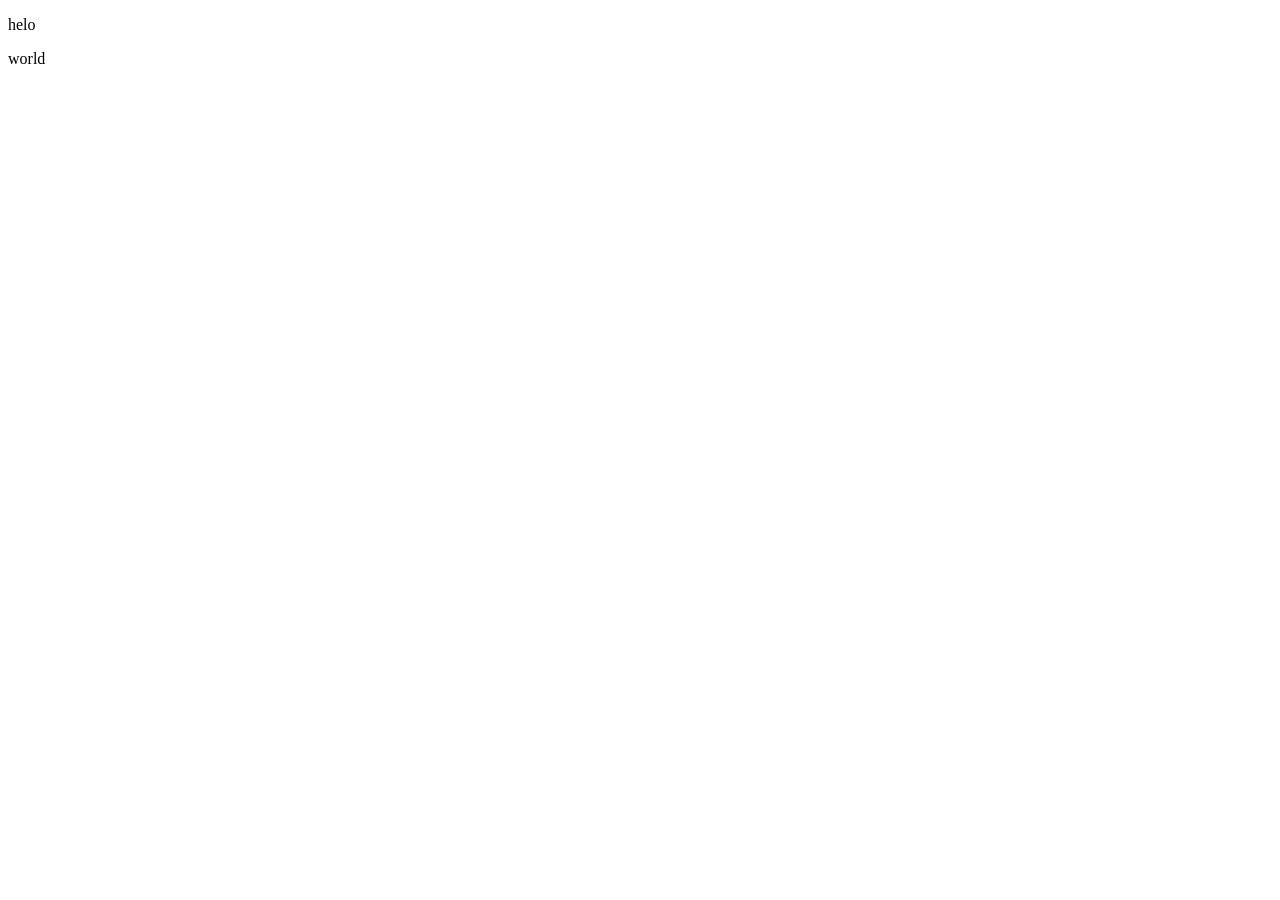
==== tapsiriq.html @ 61b3da27 "first commit" ====
<!DOCTYPE html>
<html lang="en">
    <head>
        <title>Css 1</title>
        <link rel="stylesheet" href="./style.css">
    </head>
    <body>
        <!-- <h1>salam dunya</h1>
        <span>salam</span>
         -->
        <!-- <p>salam dunya</p> -->
         
         <div>
            <p>helo</p>
            <p>world</p>
         </div>
    </body>
---- style.css ----
.boxes{
    width: 1200px;
    height: 800px;
    border: 10 solid black;
    font-size: 60px;
    margin: 25px auto;
    display: grid;
    grid-template-columns: 250px 250px 250px;

    
}
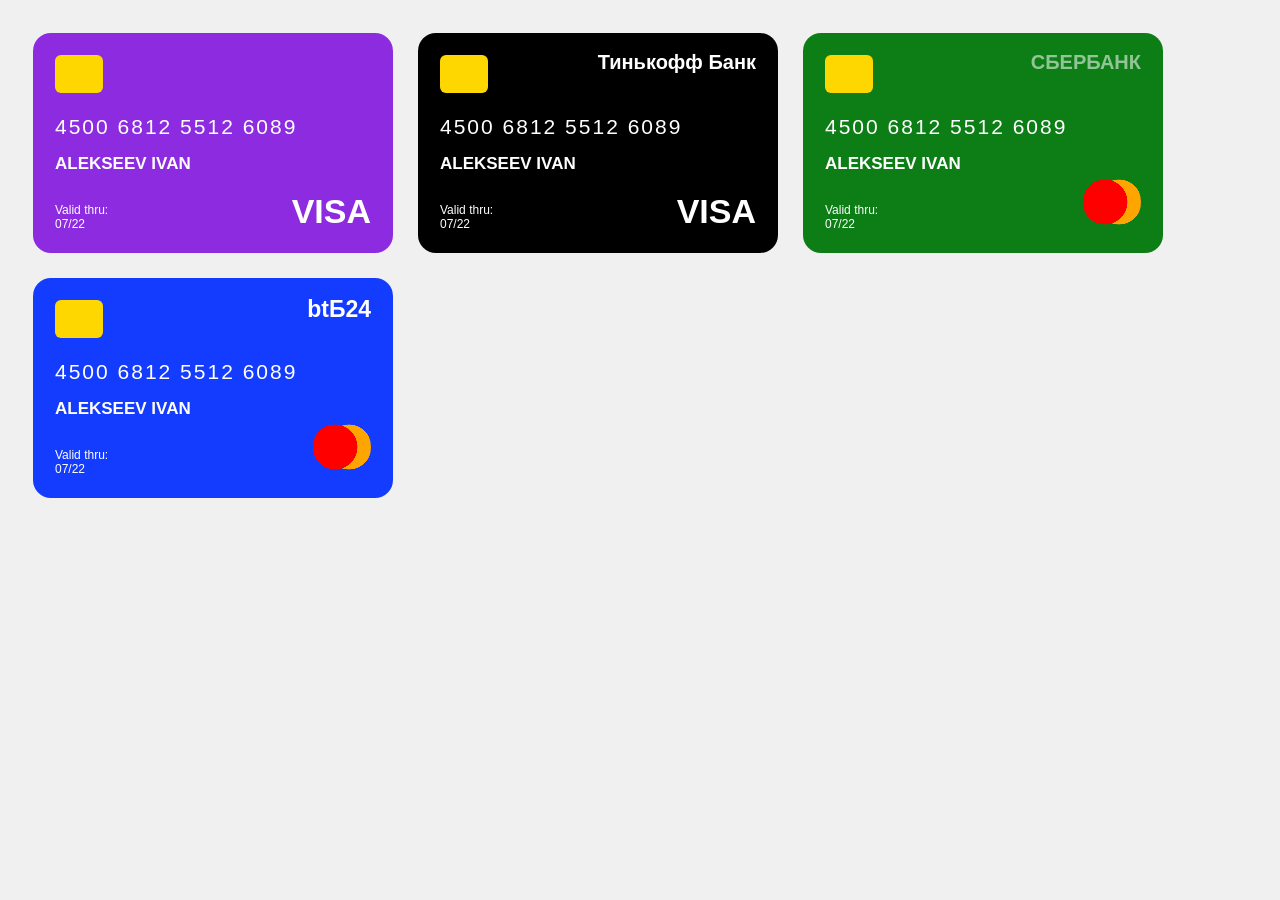
==== commit 88709e50: "mmmmm" ====
--- a/tapsiriq.html
+++ b/tapsiriq.html
@@ -1,17 +1,134 @@
 <!DOCTYPE html>
-<html lang="en">
-    <head>
-        <title>Css 1</title>
-        <link rel="stylesheet" href="./style.css">
-    </head>
-    <body>
-        <!-- <h1>salam dunya</h1>
-        <span>salam</span>
-         -->
-        <!-- <p>salam dunya</p> -->
-         
-         <div>
-            <p>helo</p>
-            <p>world</p>
-         </div>
-    </body>
+<html lang="tr">
+<head>
+
+<title>Kart duzeltmek</title>
+
+<style>
+body {
+    display: flex;
+    flex-wrap: wrap;
+    gap: 25px;
+    background: #f0f0f0;
+    padding: 25px;
+    font-family: Arial, sans-serif;
+}
+
+.card {
+    width: 360px;
+    height: 220px;
+    border-radius: 18px;
+    padding: 22px;
+    color: white;
+    position: relative;
+    box-sizing: border-box;
+}
+
+.purple { background: #8d2be0; }
+.black  { background: #000; }
+.green  { background: #0d7e15; }
+.blue   { background: #143CFF; }
+
+.chip {
+    width: 48px;
+    height: 38px;
+    background: gold;
+    border-radius: 6px;
+    margin-bottom: 22px;
+}
+
+.number {
+    font-size: 21px;
+    letter-spacing: 2px;
+    margin: 15px 0;
+}
+
+.name {
+    font-size: 17px;
+    font-weight: bold;
+    margin-bottom: 22px;
+}
+
+.valid {
+    font-size: 12px;
+    position: absolute;
+    bottom: 22px;
+}
+
+.brand {
+    position: absolute;
+    right: 22px;
+    bottom: 22px;
+    font-weight: bold;
+}
+
+.visa {
+    font-size: 34px;
+}
+
+.bank {
+    position: absolute;
+    right: 22px;
+    top: 18px;
+    font-size: 20px;
+    font-weight: bold;
+}
+
+.sber { opacity: 0.55; }
+.vtb  { font-size: 23px; }
+
+/* MasterCard logosu */
+.mc {
+    width: 58px;
+    height: 58px;
+    background:
+        radial-gradient(circle at 22px 29px, red 48%, transparent 49%),
+        radial-gradient(circle at 36px 29px, orange 48%, transparent 49%);
+    border-radius: 50%;
+}
+</style>
+
+</head>
+<body>
+
+<!-- Mor VISA -->
+<div class="card purple">
+    <div class="chip"></div>
+    <div class="number">4500 6812 5512 6089</div>
+    <div class="name">ALEKSEEV IVAN</div>
+    <div class="valid">Valid thru:<br>07/22</div>
+    <div class="brand visa">VISA</div>
+</div>
+
+<!-- Siyah Tinkoff VISA -->
+<div class="card black">
+    <div class="bank">Тинькофф Банк</div>
+    <div class="chip"></div>
+    <div class="number">4500 6812 5512 6089</div>
+    <div class="name">ALEKSEEV IVAN</div>
+    <div class="valid">Valid thru:<br>07/22</div>
+    <div class="brand visa">VISA</div>
+</div>
+
+<!-- Yeşil Sberbank MasterCard -->
+<div class="card green">
+    <div class="bank sber">СБЕРБАНК</div>
+    <div class="chip"></div>
+    <div class="number">4500 6812 5512 6089</div>
+    <div class="name">ALEKSEEV IVAN</div>
+    <div class="valid">Valid thru:<br>07/22</div>
+    <div class="brand mc"></div>
+</div>
+
+<!-- Mavi VTB MasterCard -->
+<div class="card blue">
+    <div class="bank vtb">btБ24</div>
+    <div class="chip"></div>
+    <div class="number">4500 6812 5512 6089</div>
+    <div class="name">ALEKSEEV IVAN</div>
+    <div class="valid">Valid thru:<br>07/22</div>
+    <div class="brand mc"></div>
+</div>
+
+</body>
+</html>
